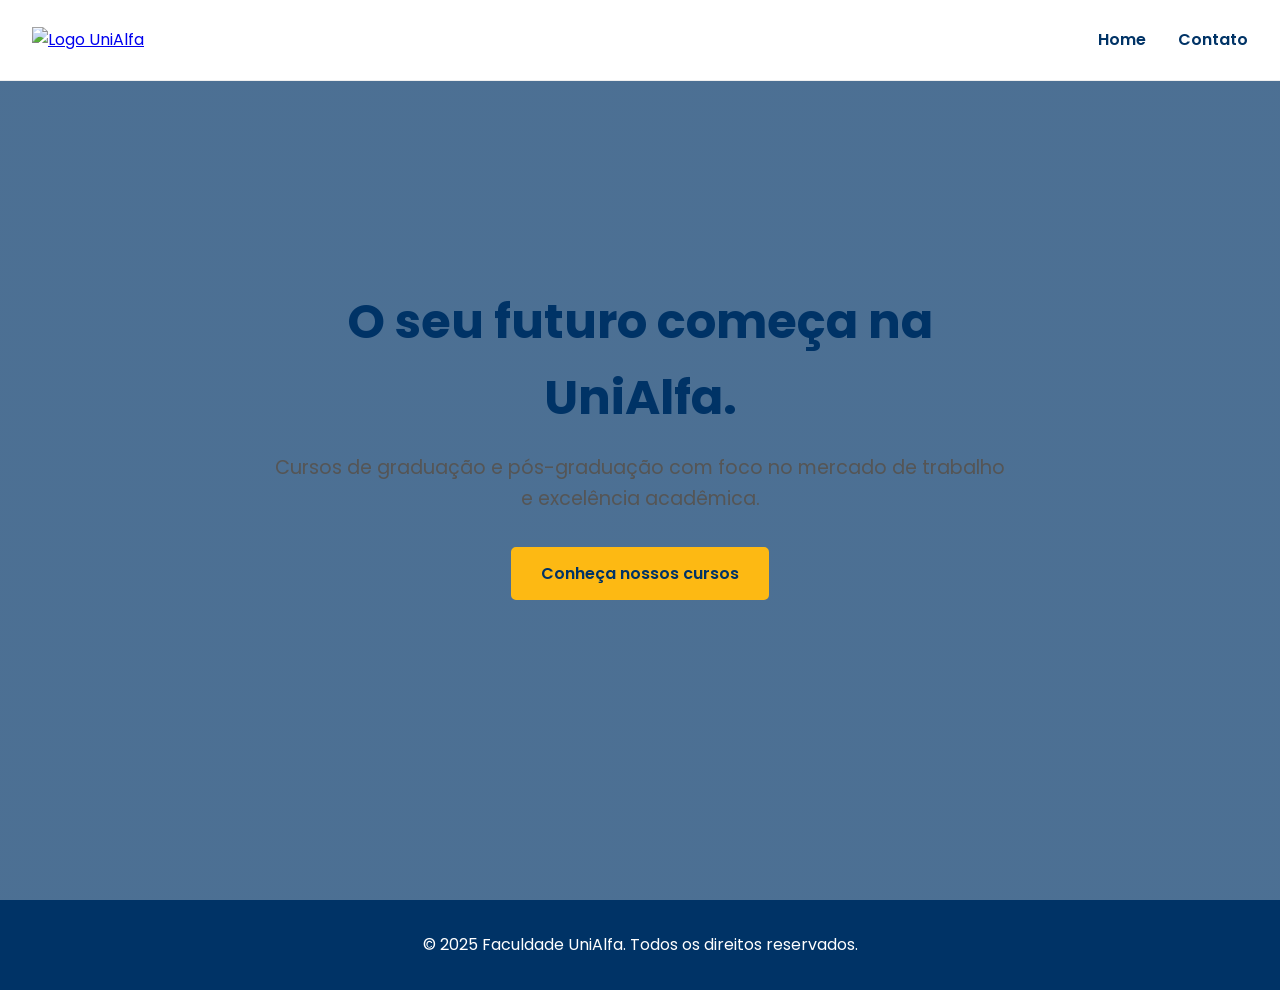
==== index.html @ 8d39f126 "Adição de Página de Contato e Construção do Formulário de Contato" ====
<!DOCTYPE html>
<html lang="pt-BR">
<head>
    <meta charset="UTF-8">
    <meta name="viewport" content="width=device-width, initial-scale=1.0">
    <title>Faculdade UniAlfa - Transforme seu futuro</title>
    <link rel="stylesheet" href="style.css">
    <link rel="stylesheet" href="https://cdnjs.cloudflare.com/ajax/libs/font-awesome/6.4.0/css/all.min.css">
</head>
<body>

    <header class="header">
        <nav class="navbar">
            <a href="#home" class="logo">
                <img src="https://www.alfaumuarama.edu.br/fau/images/logop.png" alt="Logo UniAlfa">
            </a>
            <ul class="nav-menu">
                <li class="nav-item"><a href="#home" class="nav-link">Home</a></li>
                <li class="nav-item"><a href="contato.html" class="nav-link">Contato</a></li>
            </ul>
            <div class="hamburger">
                <span class="bar"></span>
                <span class="bar"></span>
                <span class="bar"></span>
            </div>
        </nav>
    </header>

    <main>
        <section id="home" class="hero">
            <div class="hero-content">
                <h1 class="hero-title">O seu futuro começa na UniAlfa.</h1>
                <p class="hero-subtitle">Cursos de graduação e pós-graduação com foco no mercado de trabalho e excelência acadêmica.</p>
                <a href="#cursos" class="btn btn-primary">Conheça nossos cursos</a>
            </div>
        </section>
    </main>

    <footer class="footer">
        <p>&copy; 2025 Faculdade UniAlfa. Todos os direitos reservados.</p>
    </footer>

    <script src="script.js"></script>
</body>
</html>
---- style.css ----
/* Importação da Fonte e Reset Básico */
@import url('https://fonts.googleapis.com/css2?family=Poppins:wght@400;600;700&display=swap');

* {
    margin: 0;
    padding: 0;
    box-sizing: border-box;
}

html {
    scroll-behavior: smooth;
}

body {
    font-family: 'Poppins', sans-serif;
    color: #333;
    line-height: 1.6;
}

.container {
    max-width: 1100px;
    margin: 0 auto;
    padding: 0 2rem;
}

/* Header e Navegação */
.header {
    background-color: #fff;
    border-bottom: 1px solid #eee;
    position: fixed;
    width: 100%;
    top: 0;
    z-index: 1000;
    transition: background-color 0.3s ease;
}

.navbar {
    display: flex;
    justify-content: space-between;
    align-items: center;
    height: 80px;
    padding: 0 2rem;
}

.logo img {
    height: 50px;
}

.nav-menu {
    display: flex;
    list-style: none;
    gap: 2rem;
}

.nav-link {
    text-decoration: none;
    color: #003366;
    font-weight: 600;
    transition: color 0.3s ease;
}

.nav-link:hover {
    color: #fdb913;
}

/* Menu Hamburger (Mobile) */
.hamburger {
    display: none;
    cursor: pointer;
}

.bar {
    display: block;
    width: 25px;
    height: 3px;
    margin: 5px auto;
    background-color: #003366;
    transition: all 0.3s ease-in-out;
}

/* Estilos Gerais de Seção */
section {
    padding: 6rem 0;
}

.section-title {
    text-align: center;
    font-size: 2.5rem;
    color: #003366;
    margin-bottom: 1rem;
}

.section-description {
    text-align: center;
    font-size: 1.1rem;
    color: #555;
    max-width: 600px;
    margin: 0 auto 3rem auto;
}

/* Botões */
.btn {
    display: inline-block;
    padding: 12px 28px;
    border-radius: 5px;
    text-decoration: none;
    font-weight: 600;
    transition: all 0.3s ease;
    text-align: center;
}

.btn-primary {
    background-color: #fdb913;
    color: #003366;
    border: 2px solid #fdb913;
}

.btn-primary:hover {
    background-color: transparent;
    color: #fdb913;
}

.btn-secondary {
    background-color: #003366;
    color: #fff;
    border: 2px solid #003366;
}

.btn-secondary:hover {
    background-color: transparent;
    color: #003366;
}

/* Seção Hero */
.hero {
    background: linear-gradient(rgba(0, 51, 102, 0.7), rgba(0, 51, 102, 0.7)), url('https://www.alfaumuarama.edu.br/fau/site/templates/assets/images/slides/slide-2.jpg') no-repeat center center/cover;
    height: 100vh;
    display: flex;
    align-items: center;
    justify-content: center;
    text-align: center;
    color: #fff;
    padding-top: 80px; /* Para compensar o header fixo */
}

.hero-content {
    max-width: 800px;
}

.hero-title {
    font-size: 3.5rem;
    margin-bottom: 1rem;
}

.hero-subtitle {
    font-size: 1.2rem;
    margin-bottom: 2rem;
}

/* Seção Cursos */
.cursos-section {
    background-color: #f9f9f9;
}

.cursos-grid {
    display: grid;
    grid-template-columns: repeat(auto-fit, minmax(300px, 1fr));
    gap: 2rem;
}

.curso-card {
    background-color: #fff;
    border-radius: 8px;
    box-shadow: 0 4px 15px rgba(0,0,0,0.1);
    overflow: hidden;
    transition: transform 0.3s ease, box-shadow 0.3s ease;
}

.curso-card:hover {
    transform: translateY(-10px);
    box-shadow: 0 8px 25px rgba(0,0,0,0.15);
}

.curso-card img {
    width: 100%;
    height: 200px;
    object-fit: cover;
}

.curso-info {
    padding: 1.5rem;
}

.curso-info h3 {
    color: #003366;
    margin-bottom: 0.5rem;
}

.curso-info p {
    margin-bottom: 1.5rem;
}

/* Seção Sobre */
.sobre-container {
    display: flex;
    align-items: center;
    gap: 3rem;
}

.sobre-image img {
    max-width: 450px;
    border-radius: 8px;
}

.sobre-content h2 {
    text-align: left;
    margin-bottom: 1.5rem;
}

.sobre-content ul {
    list-style: none;
    margin-top: 1rem;
}

.sobre-content li {
    margin-bottom: 0.5rem;
}

.sobre-content .fa-check-circle {
    color: #003366;
    margin-right: 0.5rem;
}

/* Seção Contato */
.contato-section {
    background-color: #f9f9f9;
}

.contato-wrapper {
    display: grid;
    grid-template-columns: 2fr 1fr;
    gap: 3rem;
    background: #fff;
    padding: 3rem;
    border-radius: 8px;
    box-shadow: 0 4px 15px rgba(0,0,0,0.1);
}

.form-group {
    margin-bottom: 1.5rem;
}

.form-group input,
.form-group textarea {
    width: 100%;
    padding: 12px;
    border: 1px solid #ccc;
    border-radius: 5px;
    font-family: 'Poppins', sans-serif;
}

.form-group input:focus,
.form-group textarea:focus {
    outline: none;
    border-color: #003366;
}

.contato-info {
    color: #333;
}

.contato-info h3 {
    color: #003366;
    margin-bottom: 1rem;
}

.contato-info p {
    margin-bottom: 1rem;
    display: flex;
    align-items: center;
}

.contato-info i {
    color: #003366;
    margin-right: 1rem;
    font-size: 1.2rem;
}

.social-icons {
    margin-top: 1rem;
}

.social-icons a {
    color: #003366;
    font-size: 1.5rem;
    margin-right: 1rem;
    transition: color 0.3s ease;
}

.social-icons a:hover {
    color: #fdb913;
}

/* Rodapé */
.footer {
    background-color: #003366;
    color: #fff;
    text-align: center;
    padding: 2rem 0;
}

.contact-form {
  max-width: 600px;
  margin: 0 auto;
  background: #fff;
  padding: 2rem;
  border-radius: 8px;
  box-shadow: 0 4px 15px rgba(0,0,0,0.1);
}

.contact-form label {
  display: block;
  font-weight: 600;
  color: #003366;
  margin-bottom: 0.5rem;
}

.contact-form input,
.contact-form textarea {
  width: 100%;
  padding: 12px;
  border: 1px solid #ccc;
  border-radius: 5px;
  font-family: 'Poppins', sans-serif;
  font-size: 1rem;
  margin-bottom: 1.5rem;
  transition: border-color 0.3s ease;
}

.contact-form input:focus,
.contact-form textarea:focus {
  outline: none;
  border-color: #fdb913;
  box-shadow: 0 0 0 2px rgba(253,185,19,0.2);
}

.contact-form .btn-primary {
  display: inline-flex;
  align-items: center;
  gap: .5rem;
  background-color: #fdb913;
  color: #003366;
  border: 2px solid #fdb913;
  font-weight: 600;
  padding: 12px 28px;
  border-radius: 5px;
  cursor: pointer;
  transition: all 0.3s ease;
}

.contact-form .btn-primary:hover {
  background-color: transparent;
  color: #fdb913;
}

.hero-content {
  max-width: 800px;
  margin: 0 auto;
  padding: 6rem 2rem;
}

.hero-content h1.hero-title {
  font-size: 3rem;
  color: #003366;
  margin-bottom: 1rem;
}

.hero-content p.hero-subtitle {
  font-size: 1.2rem;
  color: #555;
  margin-bottom: 2rem;
}

@media (max-width: 768px) {
  .contact-form {
    padding: 1.5rem;
  }

  .hero-content h1.hero-title {
    font-size: 2rem;
  }
}

@media(max-width: 992px) {
    .sobre-container {
        flex-direction: column;
        text-align: center;
    }
    .sobre-content h2 {
        text-align: center;
    }
    .sobre-image img {
        max-width: 100%;
    }
    .contato-wrapper {
        grid-template-columns: 1fr;
    }
}

@media(max-width: 768px) {
    .nav-menu {
        position: fixed;
        left: -100%;
        top: 80px;
        flex-direction: column;
        background-color: #fff;
        width: 100%;
        text-align: center;
        transition: 0.3s;
        box-shadow: 0 10px 27px rgba(0, 0, 0, 0.05);
    }

    .nav-menu.active {
        left: 0;
    }

    .nav-item {
        margin: 2rem 0;
    }

    .hamburger {
        display: block;
    }

    .hamburger.active .bar:nth-child(2) {
        opacity: 0;
    }

    .hamburger.active .bar:nth-child(1) {
        transform: translateY(8px) rotate(45deg);
    }

    .hamburger.active .bar:nth-child(3) {
        transform: translateY(-8px) rotate(-45deg);
    }

    .hero-title {
        font-size: 2.5rem;
    }
    
    .section-title {
        font-size: 2rem;
    }
}
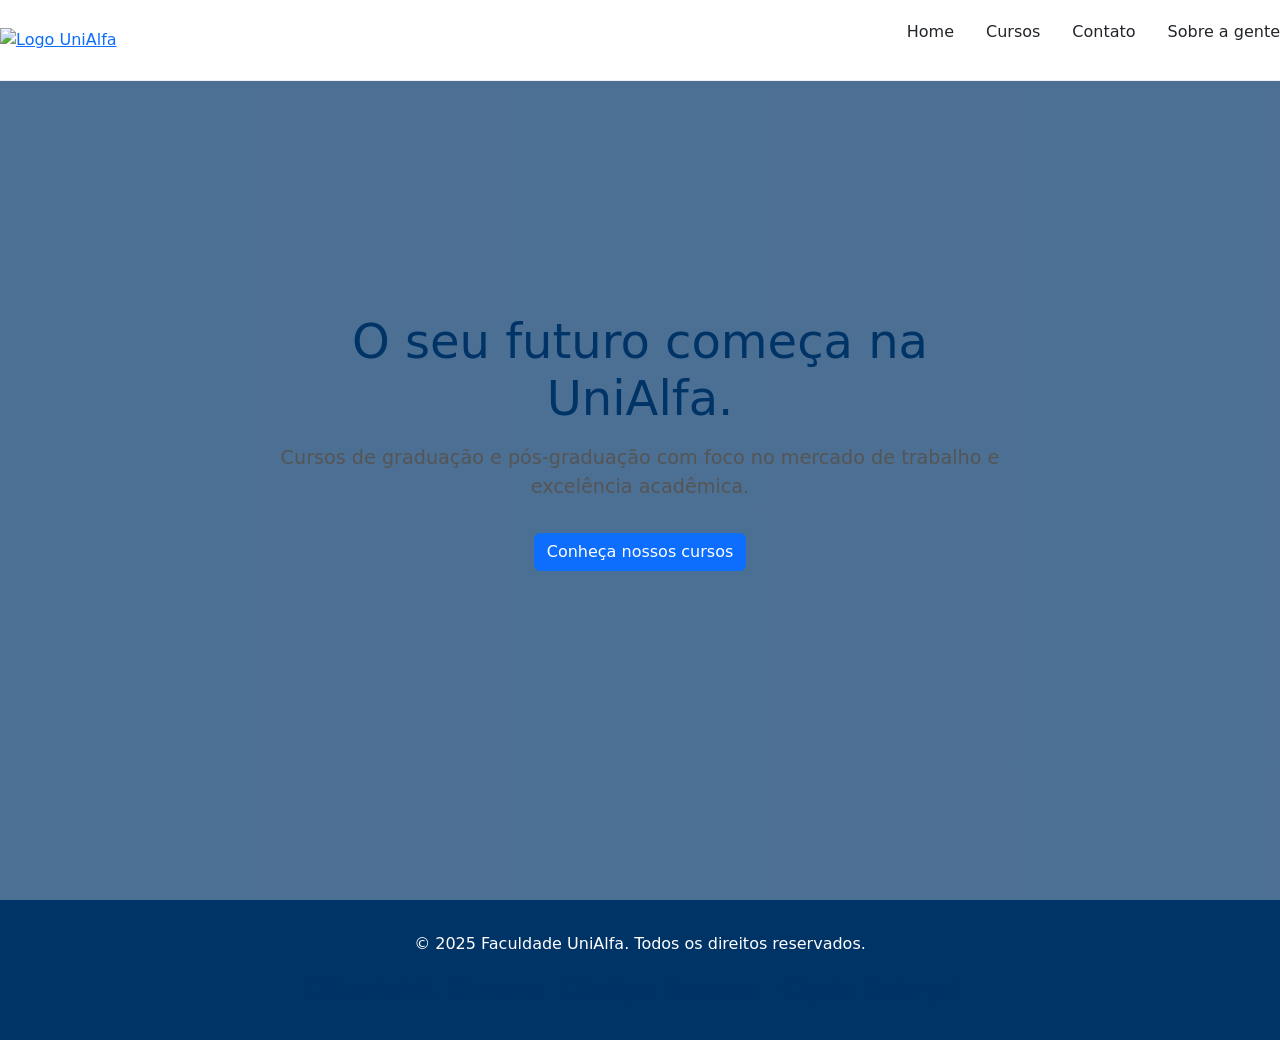
==== commit a85a81c0: "Feito modelo navbar e footer" ====
--- a/index.html
+++ b/index.html
@@ -1,12 +1,16 @@
 <!DOCTYPE html>
 <html lang="pt-BR">
+
 <head>
     <meta charset="UTF-8">
     <meta name="viewport" content="width=device-width, initial-scale=1.0">
-    <title>Faculdade UniAlfa - Transforme seu futuro</title>
+    <title>Aula 6 - Desafio Cloud</title>
     <link rel="stylesheet" href="style.css">
     <link rel="stylesheet" href="https://cdnjs.cloudflare.com/ajax/libs/font-awesome/6.4.0/css/all.min.css">
+    <link href="https://cdn.jsdelivr.net/npm/bootstrap@5.3.8/dist/css/bootstrap.min.css" rel="stylesheet"
+        integrity="sha384-sRIl4kxILFvY47J16cr9ZwB07vP4J8+LH7qKQnuqkuIAvNWLzeN8tE5YBujZqJLB" crossorigin="anonymous">
 </head>
+
 <body>
 
     <header class="header">
@@ -16,7 +20,10 @@
             </a>
             <ul class="nav-menu">
                 <li class="nav-item"><a href="#home" class="nav-link">Home</a></li>
-                <li class="nav-item"><a href="contato.html" class="nav-link">Contato</a></li>
+                <li class="nav-item"><a href="#cursos" class="nav-link">Cursos</a></li>
+                <li class="nav-item"><a href="#contato" class="nav-link">Contato</a></li>
+                <li class="nav-item"><a href="#sobre" class="nav-link">Sobre a gente</a></li>
+
             </ul>
             <div class="hamburger">
                 <span class="bar"></span>
@@ -30,7 +37,8 @@
         <section id="home" class="hero">
             <div class="hero-content">
                 <h1 class="hero-title">O seu futuro começa na UniAlfa.</h1>
-                <p class="hero-subtitle">Cursos de graduação e pós-graduação com foco no mercado de trabalho e excelência acadêmica.</p>
+                <p class="hero-subtitle">Cursos de graduação e pós-graduação com foco no mercado de trabalho e
+                    excelência acadêmica.</p>
                 <a href="#cursos" class="btn btn-primary">Conheça nossos cursos</a>
             </div>
         </section>
@@ -38,8 +46,18 @@
 
     <footer class="footer">
         <p>&copy; 2025 Faculdade UniAlfa. Todos os direitos reservados.</p>
+        <div class="social-icons">
+            <a href="https://github.com/danielsz3"><i class="fab fa-github"></i>Daniel M. Oliveira</a>
+            <a href="https://github.com/flpgustavo"><i class="fab fa-github"></i>Felipe Gustavo</a>
+            <a href="https://github.com/JoaoGabryel"><i class="fab fa-github"></i>João Gabryel</a>
+        </div>
     </footer>
 
     <script src="script.js"></script>
+    <script src="https://cdn.jsdelivr.net/npm/bootstrap@5.3.8/dist/js/bootstrap.bundle.min.js"
+        integrity="sha384-FKyoEForCGlyvwx9Hj09JcYn3nv7wiPVlz7YYwJrWVcXK/BmnVDxM+D2scQbITxI" crossorigin="anonymous">
+
+        </script>
 </body>
-</html>+
+</html>
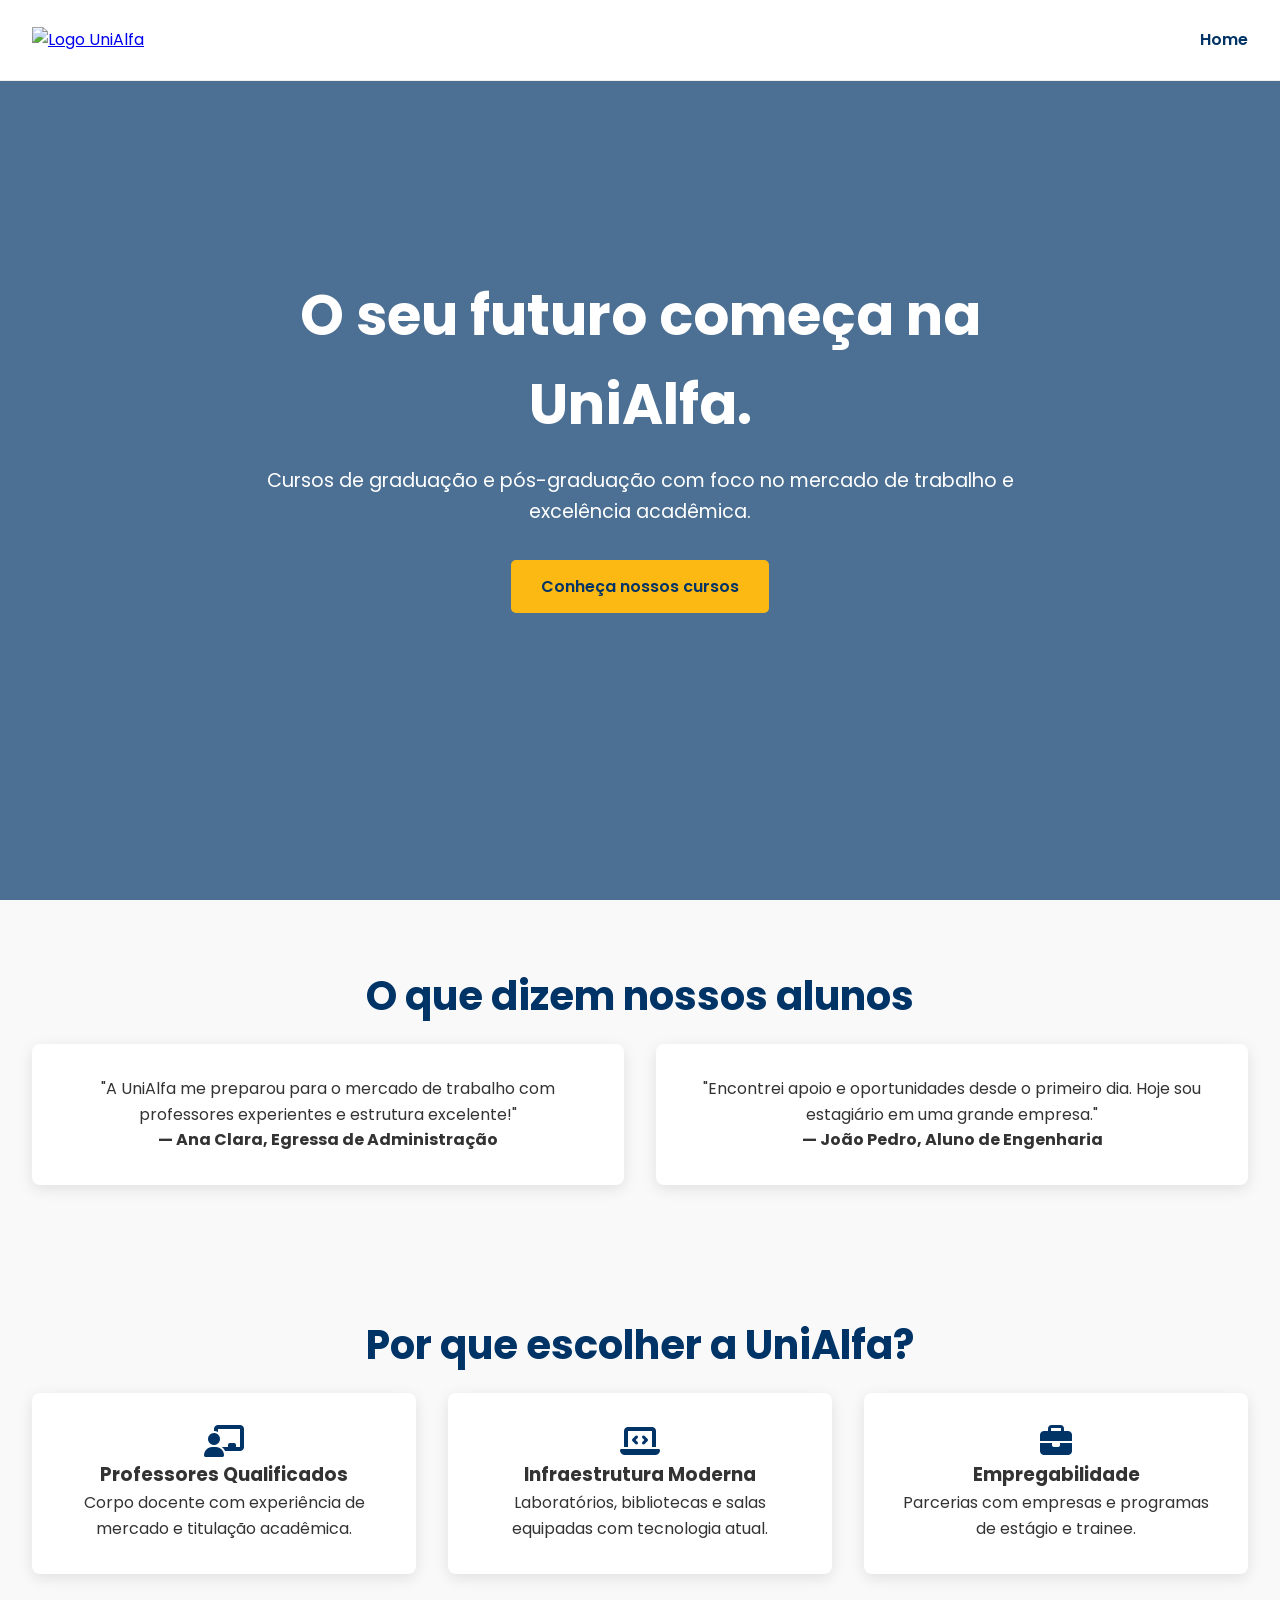
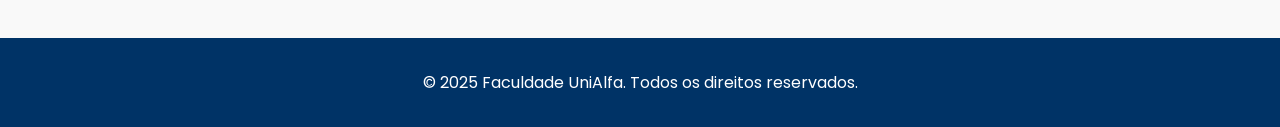
==== commit a77a5a53: "Merge pull request #1 from danielsz3/feat/addHome Criando Conteúdos na Home" ====
--- a/index.html
+++ b/index.html
@@ -1,16 +1,12 @@
 <!DOCTYPE html>
 <html lang="pt-BR">
-
 <head>
     <meta charset="UTF-8">
     <meta name="viewport" content="width=device-width, initial-scale=1.0">
-    <title>Aula 6 - Desafio Cloud</title>
+    <title>Faculdade UniAlfa - Transforme seu futuro</title>
     <link rel="stylesheet" href="style.css">
     <link rel="stylesheet" href="https://cdnjs.cloudflare.com/ajax/libs/font-awesome/6.4.0/css/all.min.css">
-    <link href="https://cdn.jsdelivr.net/npm/bootstrap@5.3.8/dist/css/bootstrap.min.css" rel="stylesheet"
-        integrity="sha384-sRIl4kxILFvY47J16cr9ZwB07vP4J8+LH7qKQnuqkuIAvNWLzeN8tE5YBujZqJLB" crossorigin="anonymous">
 </head>
-
 <body>
 
     <header class="header">
@@ -20,10 +16,6 @@
             </a>
             <ul class="nav-menu">
                 <li class="nav-item"><a href="#home" class="nav-link">Home</a></li>
-                <li class="nav-item"><a href="#cursos" class="nav-link">Cursos</a></li>
-                <li class="nav-item"><a href="#contato" class="nav-link">Contato</a></li>
-                <li class="nav-item"><a href="#sobre" class="nav-link">Sobre a gente</a></li>
-
             </ul>
             <div class="hamburger">
                 <span class="bar"></span>
@@ -37,27 +29,53 @@
         <section id="home" class="hero">
             <div class="hero-content">
                 <h1 class="hero-title">O seu futuro começa na UniAlfa.</h1>
-                <p class="hero-subtitle">Cursos de graduação e pós-graduação com foco no mercado de trabalho e
-                    excelência acadêmica.</p>
+                <p class="hero-subtitle">Cursos de graduação e pós-graduação com foco no mercado de trabalho e excelência acadêmica.</p>
                 <a href="#cursos" class="btn btn-primary">Conheça nossos cursos</a>
             </div>
         </section>
+         <section class="testemunhos">
+            <h2 class="section-title">O que dizem nossos alunos</h2>
+            <div class="cursos-grid">
+                <div class="curso-card">
+                    <p>"A UniAlfa me preparou para o mercado de trabalho com professores experientes e estrutura
+                        excelente!"</p>
+                    <strong>— Ana Clara, Egressa de Administração</strong>
+                </div>
+                <div class="curso-card">
+                    <p>"Encontrei apoio e oportunidades desde o primeiro dia. Hoje sou estagiário em uma grande
+                        empresa."</p>
+                    <strong>— João Pedro, Aluno de Engenharia</strong>
+                </div>
+            </div>
+        </section>
+
+        <section class="diferenciais">
+            <h2 class="section-title">Por que escolher a UniAlfa?</h2>
+            <div class="cursos-grid">
+                <div class="curso-card">
+                    <i class="fas fa-chalkboard-teacher fa-2x" style="color:#003366;"></i>
+                    <h3>Professores Qualificados</h3>
+                    <p>Corpo docente com experiência de mercado e titulação acadêmica.</p>
+                </div>
+                <div class="curso-card">
+                    <i class="fas fa-laptop-code fa-2x" style="color:#003366;"></i>
+                    <h3>Infraestrutura Moderna</h3>
+                    <p>Laboratórios, bibliotecas e salas equipadas com tecnologia atual.</p>
+                </div>
+                <div class="curso-card">
+                    <i class="fas fa-briefcase fa-2x" style="color:#003366;"></i>
+                    <h3>Empregabilidade</h3>
+                    <p>Parcerias com empresas e programas de estágio e trainee.</p>
+                </div>
+            </div>
+        </section>
+
     </main>
 
     <footer class="footer">
         <p>&copy; 2025 Faculdade UniAlfa. Todos os direitos reservados.</p>
-        <div class="social-icons">
-            <a href="https://github.com/danielsz3"><i class="fab fa-github"></i>Daniel M. Oliveira</a>
-            <a href="https://github.com/flpgustavo"><i class="fab fa-github"></i>Felipe Gustavo</a>
-            <a href="https://github.com/JoaoGabryel"><i class="fab fa-github"></i>João Gabryel</a>
-        </div>
     </footer>
 
     <script src="script.js"></script>
-    <script src="https://cdn.jsdelivr.net/npm/bootstrap@5.3.8/dist/js/bootstrap.bundle.min.js"
-        integrity="sha384-FKyoEForCGlyvwx9Hj09JcYn3nv7wiPVlz7YYwJrWVcXK/BmnVDxM+D2scQbITxI" crossorigin="anonymous">
-
-        </script>
 </body>
-
-</html>
+</html>
--- a/style.css
+++ b/style.css
@@ -133,7 +133,7 @@
 
 /* Seção Hero */
 .hero {
-    background: linear-gradient(rgba(0, 51, 102, 0.7), rgba(0, 51, 102, 0.7)), url('https://www.alfaumuarama.edu.br/fau/site/templates/assets/images/slides/slide-2.jpg') no-repeat center center/cover;
+    background: linear-gradient(rgba(0, 51, 102, 0.7), rgba(0, 51, 102, 0.7)), url('https://www.alfaumuarama.edu.br/downloads/banner/1748867957_1.jpg') no-repeat center center/cover;
     height: 100vh;
     display: flex;
     align-items: center;
@@ -309,88 +309,7 @@
     padding: 2rem 0;
 }
 
-.contact-form {
-  max-width: 600px;
-  margin: 0 auto;
-  background: #fff;
-  padding: 2rem;
-  border-radius: 8px;
-  box-shadow: 0 4px 15px rgba(0,0,0,0.1);
-}
-
-.contact-form label {
-  display: block;
-  font-weight: 600;
-  color: #003366;
-  margin-bottom: 0.5rem;
-}
-
-.contact-form input,
-.contact-form textarea {
-  width: 100%;
-  padding: 12px;
-  border: 1px solid #ccc;
-  border-radius: 5px;
-  font-family: 'Poppins', sans-serif;
-  font-size: 1rem;
-  margin-bottom: 1.5rem;
-  transition: border-color 0.3s ease;
-}
-
-.contact-form input:focus,
-.contact-form textarea:focus {
-  outline: none;
-  border-color: #fdb913;
-  box-shadow: 0 0 0 2px rgba(253,185,19,0.2);
-}
-
-.contact-form .btn-primary {
-  display: inline-flex;
-  align-items: center;
-  gap: .5rem;
-  background-color: #fdb913;
-  color: #003366;
-  border: 2px solid #fdb913;
-  font-weight: 600;
-  padding: 12px 28px;
-  border-radius: 5px;
-  cursor: pointer;
-  transition: all 0.3s ease;
-}
-
-.contact-form .btn-primary:hover {
-  background-color: transparent;
-  color: #fdb913;
-}
-
-.hero-content {
-  max-width: 800px;
-  margin: 0 auto;
-  padding: 6rem 2rem;
-}
-
-.hero-content h1.hero-title {
-  font-size: 3rem;
-  color: #003366;
-  margin-bottom: 1rem;
-}
-
-.hero-content p.hero-subtitle {
-  font-size: 1.2rem;
-  color: #555;
-  margin-bottom: 2rem;
-}
-
-@media (max-width: 768px) {
-  .contact-form {
-    padding: 1.5rem;
-  }
-
-  .hero-content h1.hero-title {
-    font-size: 2rem;
-  }
-}
-
+/* Responsividade */
 @media(max-width: 992px) {
     .sobre-container {
         flex-direction: column;
@@ -451,4 +370,17 @@
     .section-title {
         font-size: 2rem;
     }
+}
+
+.testemunhos, .diferenciais {
+    padding: 4rem 2rem;
+    background-color: #f9f9f9;
+    text-align: center;
+}
+
+.testemunhos .curso-card, .diferenciais .curso-card {
+    padding: 2rem;
+    border-radius: 8px;
+    background-color: #fff;
+    box-shadow: 0 4px 15px rgba(0,0,0,0.1);
 }
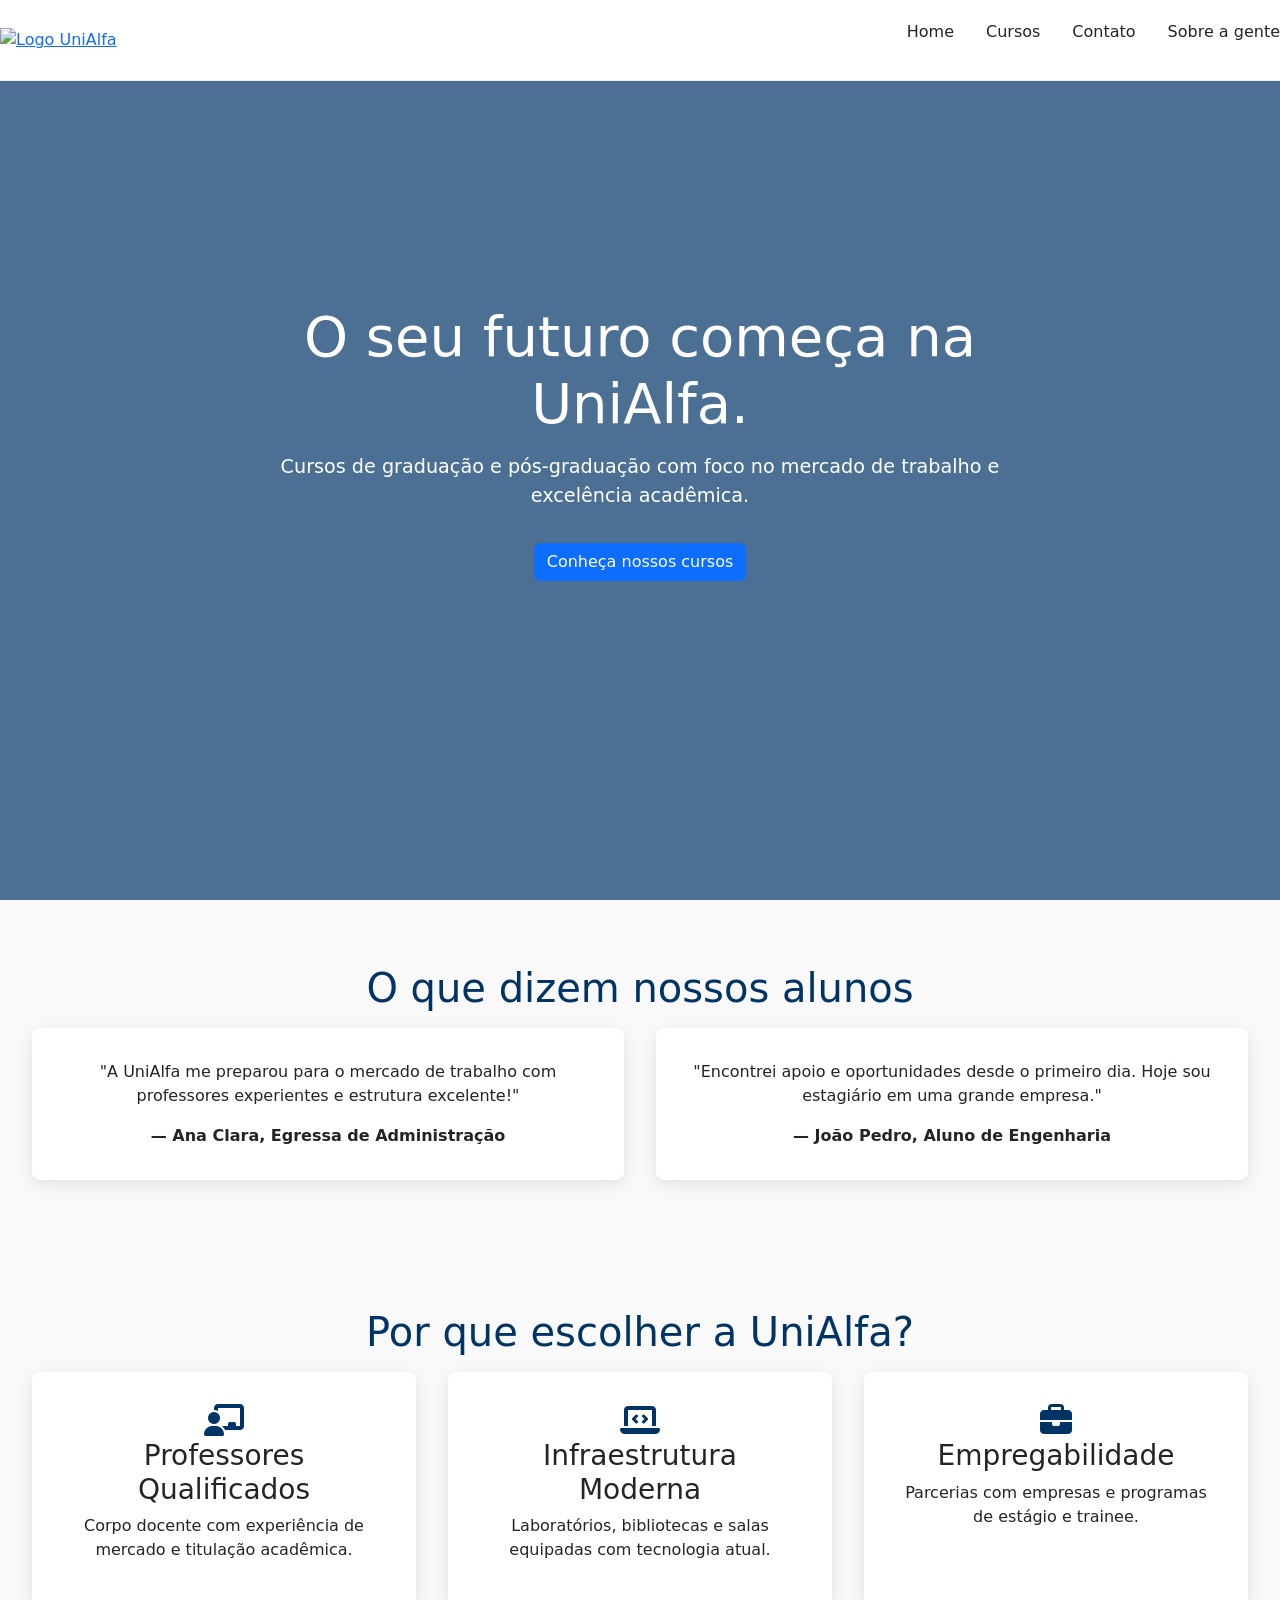
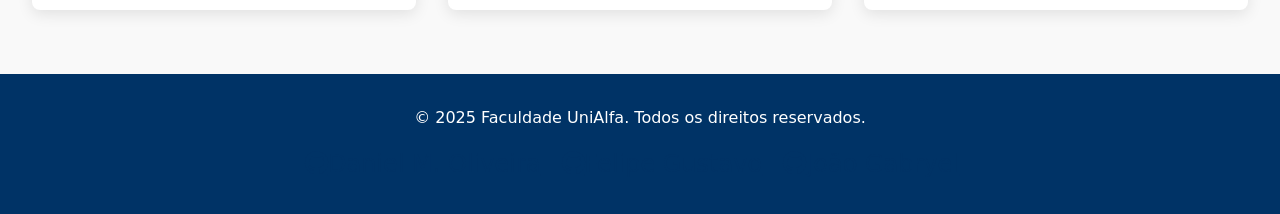
==== commit 0ada9f18: "Merge pull request #3 from danielsz3/feat/navbar-footer Feito modelo navbar e footer" ====
--- a/index.html
+++ b/index.html
@@ -1,12 +1,16 @@
 <!DOCTYPE html>
 <html lang="pt-BR">
+
 <head>
     <meta charset="UTF-8">
     <meta name="viewport" content="width=device-width, initial-scale=1.0">
-    <title>Faculdade UniAlfa - Transforme seu futuro</title>
+    <title>Aula 6 - Desafio Cloud</title>
     <link rel="stylesheet" href="style.css">
     <link rel="stylesheet" href="https://cdnjs.cloudflare.com/ajax/libs/font-awesome/6.4.0/css/all.min.css">
+    <link href="https://cdn.jsdelivr.net/npm/bootstrap@5.3.8/dist/css/bootstrap.min.css" rel="stylesheet"
+        integrity="sha384-sRIl4kxILFvY47J16cr9ZwB07vP4J8+LH7qKQnuqkuIAvNWLzeN8tE5YBujZqJLB" crossorigin="anonymous">
 </head>
+
 <body>
 
     <header class="header">
@@ -16,6 +20,10 @@
             </a>
             <ul class="nav-menu">
                 <li class="nav-item"><a href="#home" class="nav-link">Home</a></li>
+                <li class="nav-item"><a href="#cursos" class="nav-link">Cursos</a></li>
+                <li class="nav-item"><a href="#contato" class="nav-link">Contato</a></li>
+                <li class="nav-item"><a href="#sobre" class="nav-link">Sobre a gente</a></li>
+
             </ul>
             <div class="hamburger">
                 <span class="bar"></span>
@@ -29,7 +37,8 @@
         <section id="home" class="hero">
             <div class="hero-content">
                 <h1 class="hero-title">O seu futuro começa na UniAlfa.</h1>
-                <p class="hero-subtitle">Cursos de graduação e pós-graduação com foco no mercado de trabalho e excelência acadêmica.</p>
+                <p class="hero-subtitle">Cursos de graduação e pós-graduação com foco no mercado de trabalho e
+                    excelência acadêmica.</p>
                 <a href="#cursos" class="btn btn-primary">Conheça nossos cursos</a>
             </div>
         </section>
@@ -74,8 +83,18 @@
 
     <footer class="footer">
         <p>&copy; 2025 Faculdade UniAlfa. Todos os direitos reservados.</p>
+        <div class="social-icons">
+            <a href="https://github.com/danielsz3"><i class="fab fa-github"></i>Daniel M. Oliveira</a>
+            <a href="https://github.com/flpgustavo"><i class="fab fa-github"></i>Felipe Gustavo</a>
+            <a href="https://github.com/JoaoGabryel"><i class="fab fa-github"></i>João Gabryel</a>
+        </div>
     </footer>
 
     <script src="script.js"></script>
+    <script src="https://cdn.jsdelivr.net/npm/bootstrap@5.3.8/dist/js/bootstrap.bundle.min.js"
+        integrity="sha384-FKyoEForCGlyvwx9Hj09JcYn3nv7wiPVlz7YYwJrWVcXK/BmnVDxM+D2scQbITxI" crossorigin="anonymous">
+
+        </script>
 </body>
-</html>+
+</html>
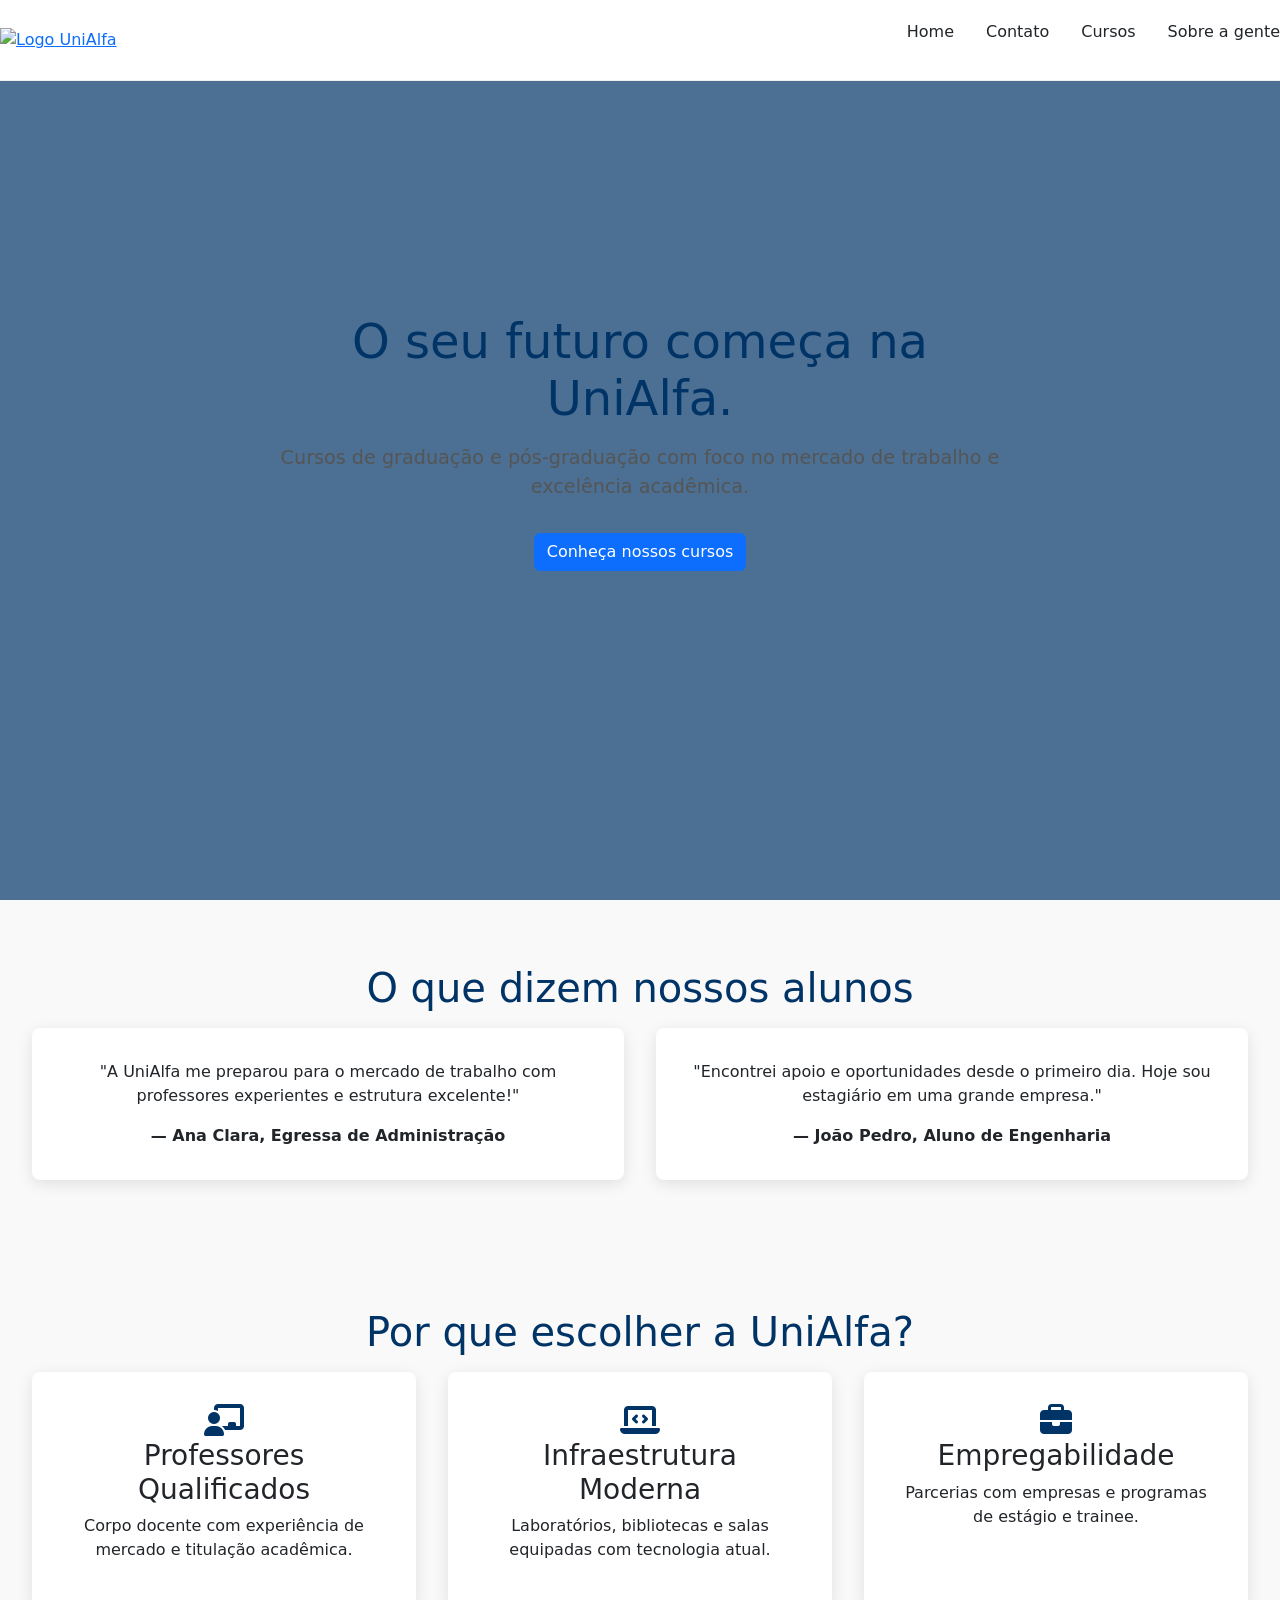
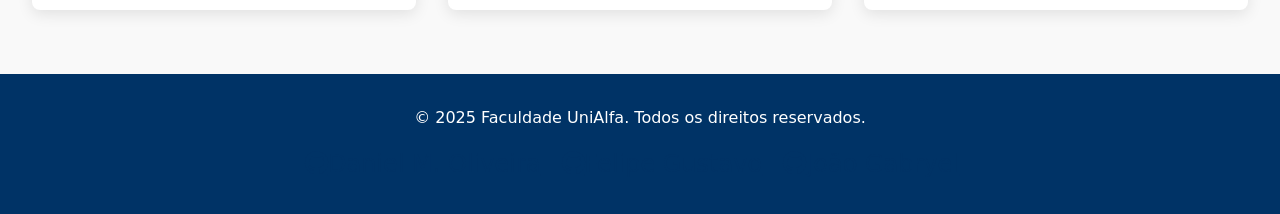
==== commit f3187975: "Merge branch 'dev' into feat/addContato" ====
--- a/index.html
+++ b/index.html
@@ -20,8 +20,8 @@
             </a>
             <ul class="nav-menu">
                 <li class="nav-item"><a href="#home" class="nav-link">Home</a></li>
+                <li class="nav-item"><a href="contato.html" class="nav-link">Contato</a></li>
                 <li class="nav-item"><a href="#cursos" class="nav-link">Cursos</a></li>
-                <li class="nav-item"><a href="#contato" class="nav-link">Contato</a></li>
                 <li class="nav-item"><a href="#sobre" class="nav-link">Sobre a gente</a></li>
 
             </ul>
--- a/style.css
+++ b/style.css
@@ -309,7 +309,88 @@
     padding: 2rem 0;
 }
 
-/* Responsividade */
+.contact-form {
+  max-width: 600px;
+  margin: 0 auto;
+  background: #fff;
+  padding: 2rem;
+  border-radius: 8px;
+  box-shadow: 0 4px 15px rgba(0,0,0,0.1);
+}
+
+.contact-form label {
+  display: block;
+  font-weight: 600;
+  color: #003366;
+  margin-bottom: 0.5rem;
+}
+
+.contact-form input,
+.contact-form textarea {
+  width: 100%;
+  padding: 12px;
+  border: 1px solid #ccc;
+  border-radius: 5px;
+  font-family: 'Poppins', sans-serif;
+  font-size: 1rem;
+  margin-bottom: 1.5rem;
+  transition: border-color 0.3s ease;
+}
+
+.contact-form input:focus,
+.contact-form textarea:focus {
+  outline: none;
+  border-color: #fdb913;
+  box-shadow: 0 0 0 2px rgba(253,185,19,0.2);
+}
+
+.contact-form .btn-primary {
+  display: inline-flex;
+  align-items: center;
+  gap: .5rem;
+  background-color: #fdb913;
+  color: #003366;
+  border: 2px solid #fdb913;
+  font-weight: 600;
+  padding: 12px 28px;
+  border-radius: 5px;
+  cursor: pointer;
+  transition: all 0.3s ease;
+}
+
+.contact-form .btn-primary:hover {
+  background-color: transparent;
+  color: #fdb913;
+}
+
+.hero-content {
+  max-width: 800px;
+  margin: 0 auto;
+  padding: 6rem 2rem;
+}
+
+.hero-content h1.hero-title {
+  font-size: 3rem;
+  color: #003366;
+  margin-bottom: 1rem;
+}
+
+.hero-content p.hero-subtitle {
+  font-size: 1.2rem;
+  color: #555;
+  margin-bottom: 2rem;
+}
+
+@media (max-width: 768px) {
+  .contact-form {
+    padding: 1.5rem;
+  }
+
+  .hero-content h1.hero-title {
+    font-size: 2rem;
+  }
+}
+
 @media(max-width: 992px) {
     .sobre-container {
         flex-direction: column;
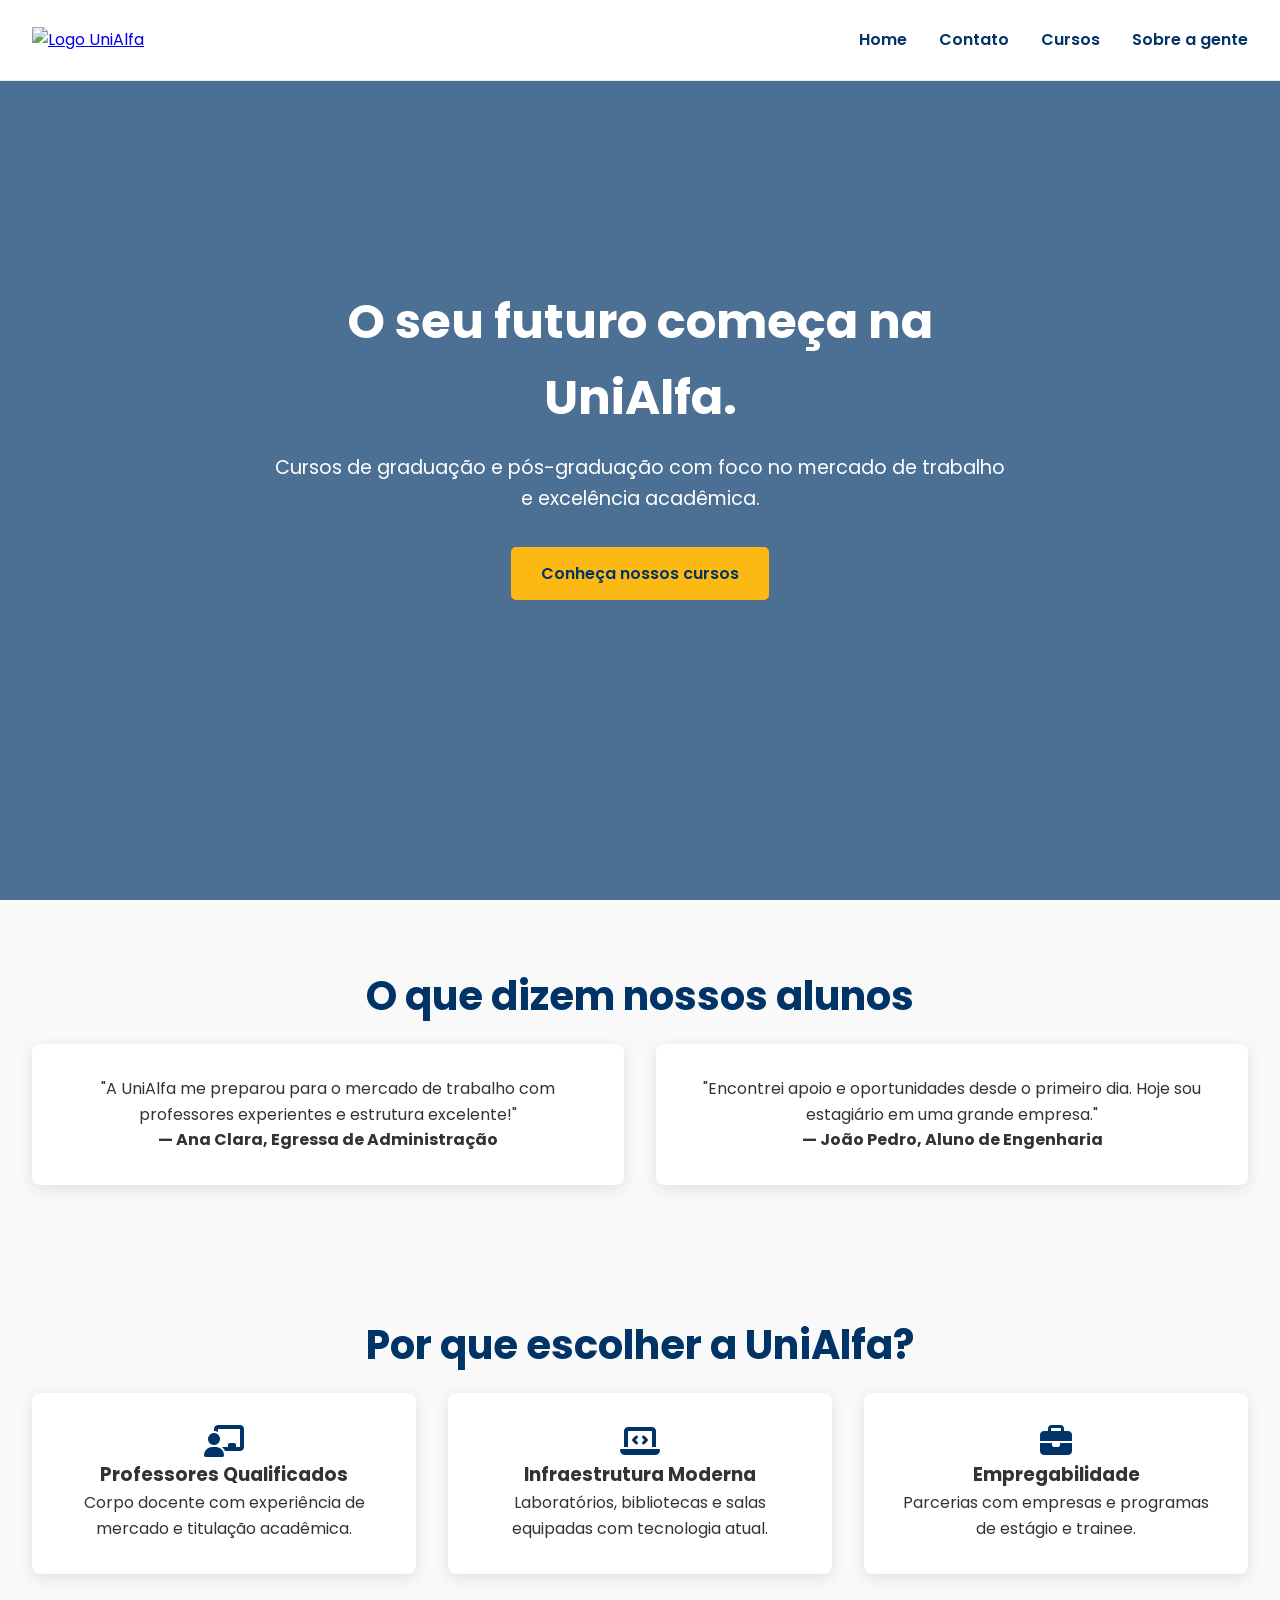
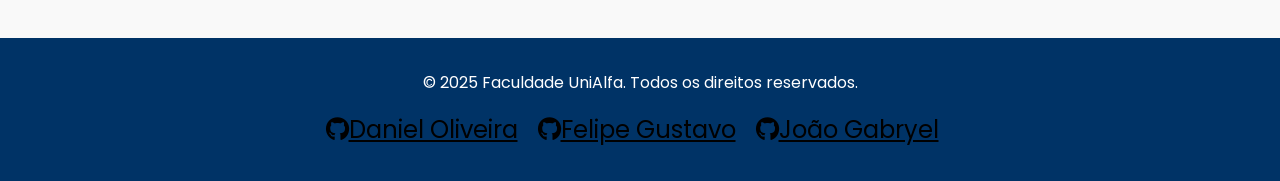
==== commit 0f12baa6: "Ajustes na Home para links e alterações de estilo para melhor visualização." ====
--- a/index.html
+++ b/index.html
@@ -7,25 +7,22 @@
     <title>Aula 6 - Desafio Cloud</title>
     <link rel="stylesheet" href="style.css">
     <link rel="stylesheet" href="https://cdnjs.cloudflare.com/ajax/libs/font-awesome/6.4.0/css/all.min.css">
-    <link href="https://cdn.jsdelivr.net/npm/bootstrap@5.3.8/dist/css/bootstrap.min.css" rel="stylesheet"
-        integrity="sha384-sRIl4kxILFvY47J16cr9ZwB07vP4J8+LH7qKQnuqkuIAvNWLzeN8tE5YBujZqJLB" crossorigin="anonymous">
 </head>
 
 <body>
 
     <header class="header">
-        <nav class="navbar">
-            <a href="#home" class="logo">
+        <nav class="navbar" aria-label="Menu principal">
+            <a href="#home" class="logo" aria-label="Página inicial">
                 <img src="https://www.alfaumuarama.edu.br/fau/images/logop.png" alt="Logo UniAlfa">
             </a>
             <ul class="nav-menu">
                 <li class="nav-item"><a href="#home" class="nav-link">Home</a></li>
                 <li class="nav-item"><a href="contato.html" class="nav-link">Contato</a></li>
-                <li class="nav-item"><a href="#cursos" class="nav-link">Cursos</a></li>
-                <li class="nav-item"><a href="#sobre" class="nav-link">Sobre a gente</a></li>
-
+                <li class="nav-item"><a href="cursos.html" class="nav-link">Cursos</a></li>
+                <li class="nav-item"><a href="sobre.html" class="nav-link">Sobre a gente</a></li>
             </ul>
-            <div class="hamburger">
+            <div class="hamburger" aria-label="Abrir menu">
                 <span class="bar"></span>
                 <span class="bar"></span>
                 <span class="bar"></span>
@@ -42,7 +39,7 @@
                 <a href="#cursos" class="btn btn-primary">Conheça nossos cursos</a>
             </div>
         </section>
-         <section class="testemunhos">
+        <section class="testemunhos">
             <h2 class="section-title">O que dizem nossos alunos</h2>
             <div class="cursos-grid">
                 <div class="curso-card">
@@ -84,7 +81,7 @@
     <footer class="footer">
         <p>&copy; 2025 Faculdade UniAlfa. Todos os direitos reservados.</p>
         <div class="social-icons">
-            <a href="https://github.com/danielsz3"><i class="fab fa-github"></i>Daniel M. Oliveira</a>
+            <a href="https://github.com/danielsz3"><i class="fab fa-github"></i>Daniel Oliveira</a>
             <a href="https://github.com/flpgustavo"><i class="fab fa-github"></i>Felipe Gustavo</a>
             <a href="https://github.com/JoaoGabryel"><i class="fab fa-github"></i>João Gabryel</a>
         </div>
@@ -92,9 +89,9 @@
 
     <script src="script.js"></script>
     <script src="https://cdn.jsdelivr.net/npm/bootstrap@5.3.8/dist/js/bootstrap.bundle.min.js"
-        integrity="sha384-FKyoEForCGlyvwx9Hj09JcYn3nv7wiPVlz7YYwJrWVcXK/BmnVDxM+D2scQbITxI" crossorigin="anonymous">
-
+        integrity="sha384-FKyoEForCGlyvwx9Hj09JcYn3nv7wiPVlz7YYwJrWVcXK/BmnVDxM+D2scQbITxI" 
+        crossorigin="anonymous">
         </script>
 </body>
 
-</html>
+</html>
--- a/style.css
+++ b/style.css
@@ -148,6 +148,7 @@
 }
 
 .hero-title {
+    
     font-size: 3.5rem;
     margin-bottom: 1rem;
 }
@@ -291,14 +292,14 @@
 }
 
 .social-icons a {
-    color: #003366;
+    color: #000000;
     font-size: 1.5rem;
     margin-right: 1rem;
     transition: color 0.3s ease;
 }
 
 .social-icons a:hover {
-    color: #fdb913;
+    color: #138cfd;
 }
 
 /* Rodapé */
@@ -371,13 +372,13 @@
 
 .hero-content h1.hero-title {
   font-size: 3rem;
-  color: #003366;
+  color: #fff;
   margin-bottom: 1rem;
 }
 
 .hero-content p.hero-subtitle {
   font-size: 1.2rem;
-  color: #555;
+  color: #ffffff;
   margin-bottom: 2rem;
 }
 
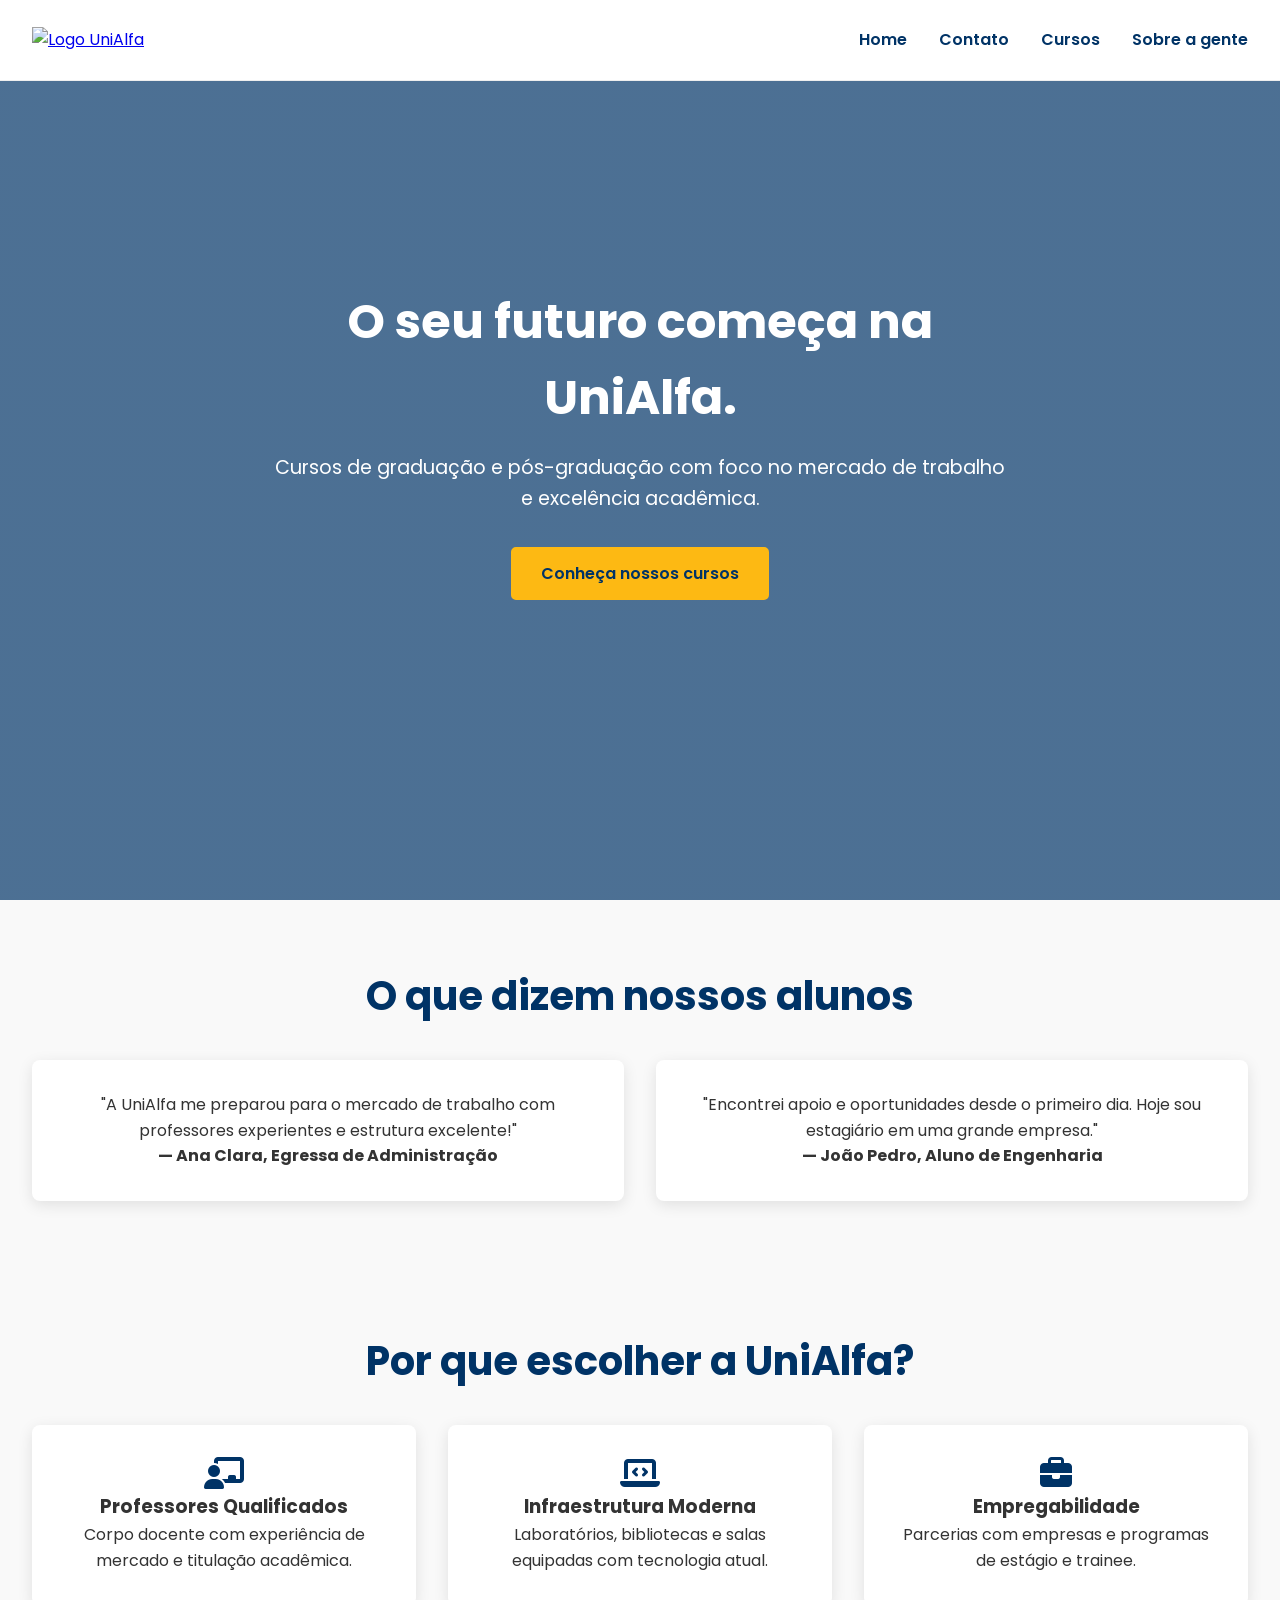
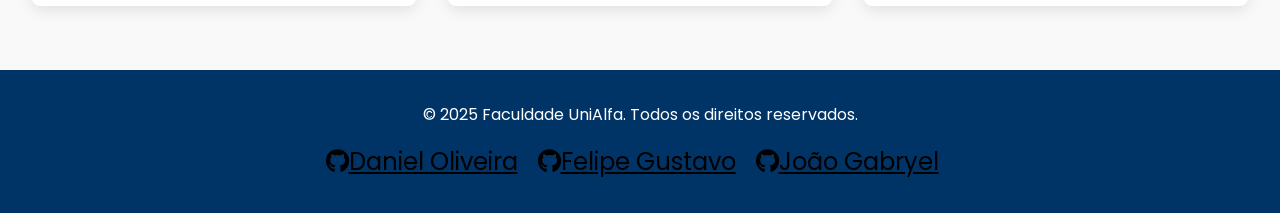
==== commit 42521e9f: "Criação da Page Curso e feito alterações." ====
--- a/index.html
+++ b/index.html
@@ -17,7 +17,7 @@
                 <img src="https://www.alfaumuarama.edu.br/fau/images/logop.png" alt="Logo UniAlfa">
             </a>
             <ul class="nav-menu">
-                <li class="nav-item"><a href="#home" class="nav-link">Home</a></li>
+                <li class="nav-item"><a href="home" class="nav-link">Home</a></li>
                 <li class="nav-item"><a href="contato.html" class="nav-link">Contato</a></li>
                 <li class="nav-item"><a href="cursos.html" class="nav-link">Cursos</a></li>
                 <li class="nav-item"><a href="sobre.html" class="nav-link">Sobre a gente</a></li>
@@ -33,8 +33,8 @@
     <main>
         <section id="home" class="hero">
             <div class="hero-content">
-                <h1 class="hero-title">O seu futuro começa na UniAlfa.</h1>
-                <p class="hero-subtitle">Cursos de graduação e pós-graduação com foco no mercado de trabalho e
+                <h1 class="hero-title2">O seu futuro começa na UniAlfa.</h1>
+                <p class="hero-subtitle2">Cursos de graduação e pós-graduação com foco no mercado de trabalho e
                     excelência acadêmica.</p>
                 <a href="#cursos" class="btn btn-primary">Conheça nossos cursos</a>
             </div>
--- a/style.css
+++ b/style.css
@@ -372,11 +372,23 @@
 
 .hero-content h1.hero-title {
   font-size: 3rem;
+  color: #003366;
+  margin-bottom: 1rem;
+}
+
+.hero-content h1.hero-title2 {
+  font-size: 3rem;
   color: #fff;
   margin-bottom: 1rem;
 }
 
 .hero-content p.hero-subtitle {
+  font-size: 1.2rem;
+  color: #003366;
+  margin-bottom: 2rem;
+}
+
+.hero-content p.hero-subtitle2 {
   font-size: 1.2rem;
   color: #ffffff;
   margin-bottom: 2rem;
@@ -465,4 +477,59 @@
     border-radius: 8px;
     background-color: #fff;
     box-shadow: 0 4px 15px rgba(0,0,0,0.1);
-}+}
+
+.cursos-grid {
+    display: grid;
+    grid-template-columns: repeat(auto-fit, minmax(280px, 1fr));
+    gap: 2rem;
+    margin-top: 2rem;
+}
+
+.curso-card {
+    background: #fff;
+    border-radius: 12px;
+    padding: 1rem;
+    text-align: center;
+    box-shadow: 0 4px 10px rgba(0,0,0,0.1);
+    transition: transform 0.3s;
+}
+.curso-card:hover {
+    transform: translateY(-5px);
+}
+
+.curso-card img {
+    width: 100%;
+    height: 160px;
+    object-fit: cover;
+    border-radius: 8px;
+    margin-bottom: 1rem;
+}
+
+/* Modal */
+.modal {
+    display: none; 
+    position: fixed; 
+    z-index: 1000; 
+    left: 0; top: 0; 
+    width: 100%; height: 100%;
+    background-color: rgba(0,0,0,0.7);
+    justify-content: center; align-items: center;
+}
+
+.modal-content {
+    background: #fff;
+    padding: 2rem;
+    border-radius: 10px;
+    width: 90%;
+    max-width: 600px;
+    text-align: left;
+    position: relative;
+}
+
+.close {
+    position: absolute;
+    top: 10px; right: 15px;
+    font-size: 1.5rem;
+    cursor: pointer;
+}
